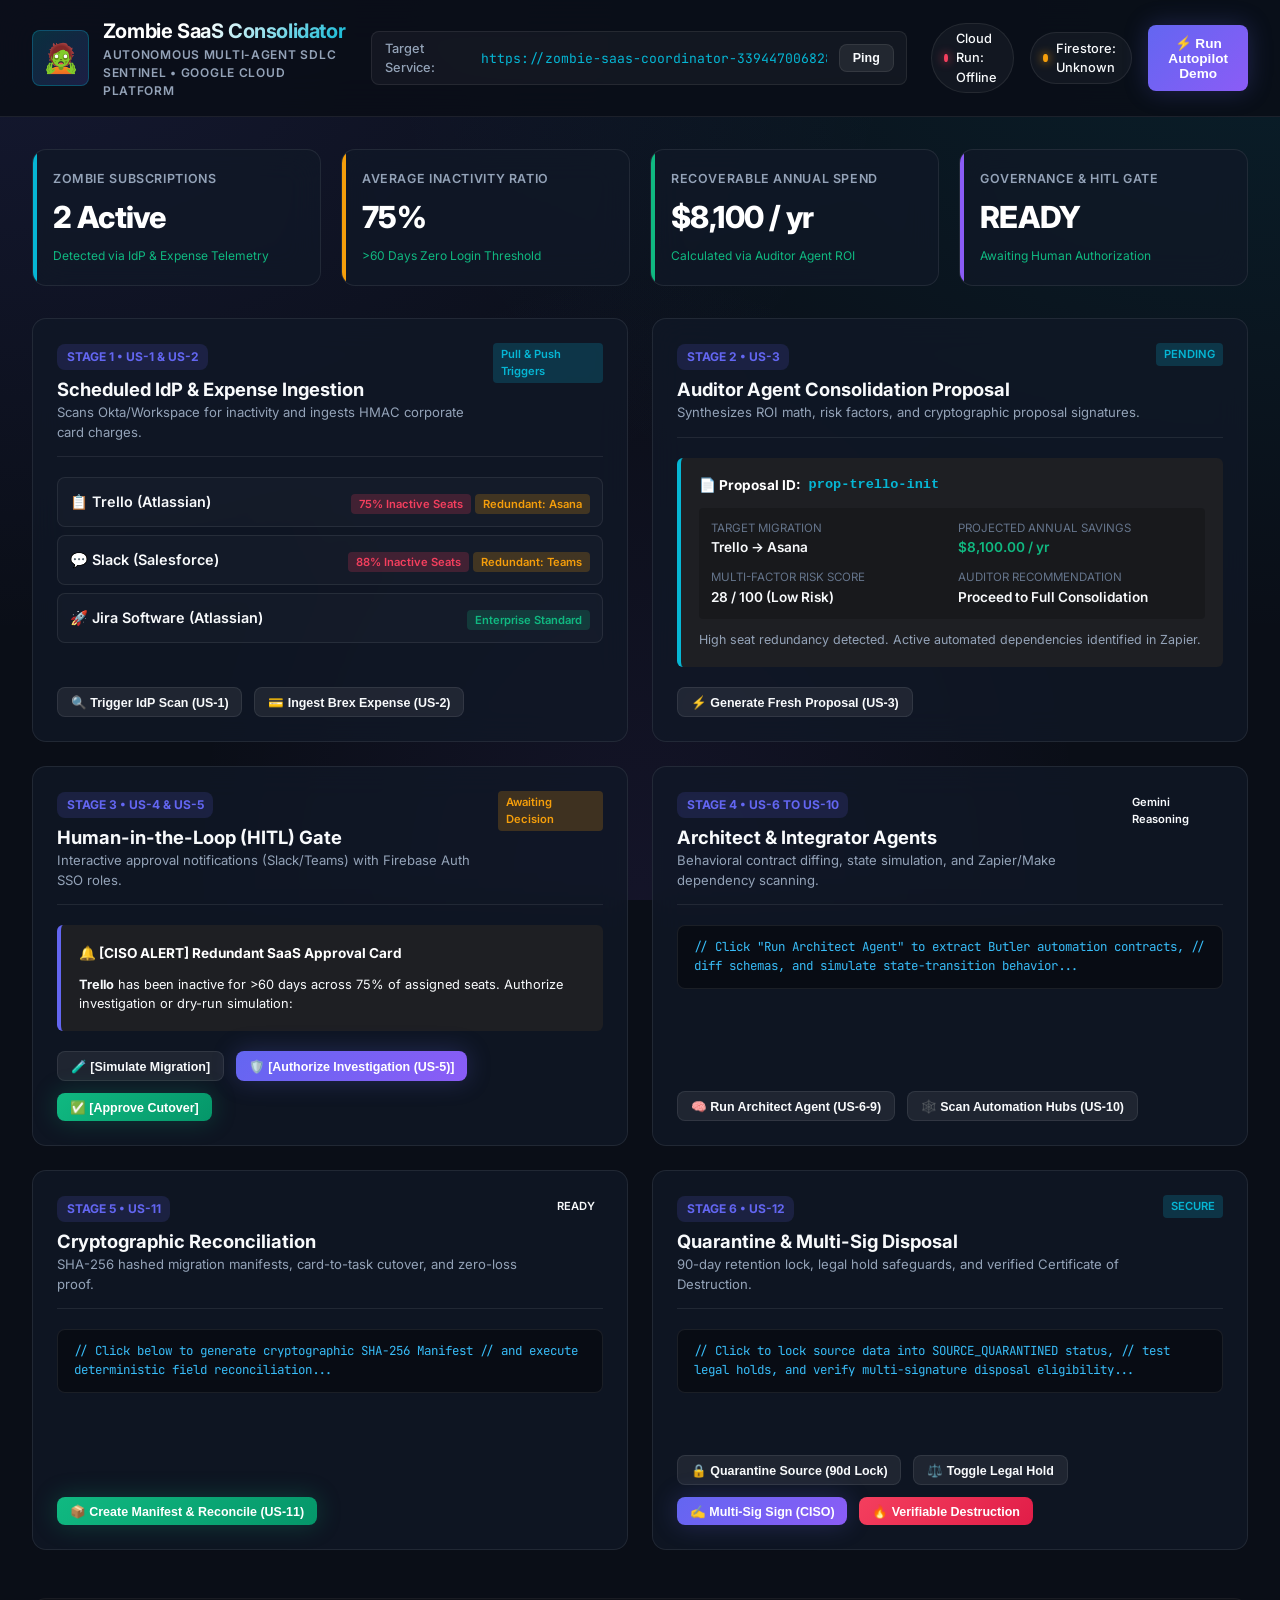
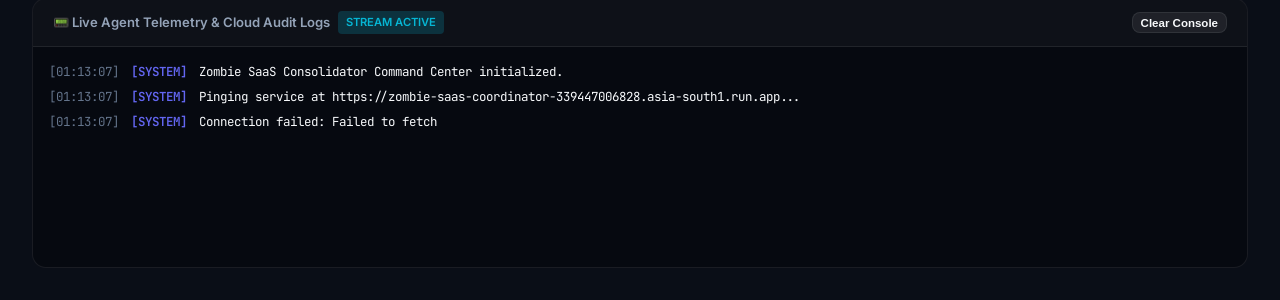
==== dashboard/index.html @ cf3f7f38 "feat: add dashboard UI, API actions, and Cloud Run deployment script for Zombie SaaS Coordinator" ====
<!DOCTYPE html>
<html lang="en">
<head>
  <meta charset="UTF-8">
  <meta name="viewport" content="width=device-width, initial-scale=1.0">
  <title>Zombie SaaS Consolidator — CISO & IT Ops Command Center</title>
  <link rel="stylesheet" href="/static/styles.css">
  <!-- Fallback local css link if opened as file:// -->
  <link rel="stylesheet" href="styles.css">
  <link rel="icon" href="data:image/svg+xml,<svg xmlns=%22http://www.w3.org/2000/svg%22 viewBox=%220 0 100 100%22><text y=%22.9em%22 font-size=%2290%22>🧟</text></svg>">
</head>
<body>

  <!-- App Header -->
  <header class="app-header">
    <div class="brand">
      <div class="brand-icon">🧟</div>
      <div>
        <h1>Zombie SaaS Consolidator</h1>
        <div class="subtitle">Autonomous Multi-Agent SDLC Sentinel • Google Cloud Platform</div>
      </div>
    </div>

    <!-- Live API Base URL Configurator -->
    <div class="endpoint-selector-bar">
      <label for="api-base-url-input">Target Service:</label>
      <input type="text" id="api-base-url-input" value="https://zombie-saas-coordinator-339447006828.asia-south1.run.app" placeholder="https://..." />
      <button id="btn-refresh-connection" class="btn btn-secondary btn-sm" title="Test Connection">Ping</button>
    </div>

    <div class="header-status-group">
      <div class="status-badge" id="cloud-run-badge">
        <span class="status-dot" id="cloud-run-dot"></span>
        <span id="cloud-run-label">Cloud Run: Checking...</span>
      </div>

      <div class="status-badge" id="firestore-badge">
        <span class="status-dot yellow" id="firestore-dot"></span>
        <span id="firestore-label">Firestore: Checking...</span>
      </div>

      <button id="btn-run-autopilot" class="btn btn-primary">
        <span>⚡ Run Autopilot Demo</span>
      </button>
    </div>
  </header>

  <!-- Main Container -->
  <main class="dashboard-container">

    <!-- Executive Metrics Grid -->
    <section class="metrics-grid">
      <div class="glass-panel metric-card cyan">
        <div class="metric-title">Zombie Subscriptions</div>
        <div class="metric-value" id="metric-zombie-count">2 Active</div>
        <div class="metric-sub">Detected via IdP & Expense Telemetry</div>
      </div>

      <div class="glass-panel metric-card amber">
        <div class="metric-title">Average Inactivity Ratio</div>
        <div class="metric-value" id="metric-inactive-ratio">75%</div>
        <div class="metric-sub">>60 Days Zero Login Threshold</div>
      </div>

      <div class="glass-panel metric-card emerald">
        <div class="metric-title">Recoverable Annual Spend</div>
        <div class="metric-value" id="metric-annual-savings">$8,100 / yr</div>
        <div class="metric-sub">Calculated via Auditor Agent ROI</div>
      </div>

      <div class="glass-panel metric-card purple">
        <div class="metric-title">Governance & HITL Gate</div>
        <div class="metric-value" id="metric-hitl-status">READY</div>
        <div class="metric-sub" id="metric-hitl-sub">Awaiting Human Authorization</div>
      </div>
    </section>

    <!-- 6-Stage Vertical Slices Grid -->
    <div class="stages-grid">

      <!-- STAGE 1: Detection & Ingestion -->
      <section class="glass-panel stage-card" id="stage-1-card">
        <div class="stage-header">
          <div>
            <span class="stage-number">Stage 1 • US-1 & US-2</span>
            <h2 class="stage-title">Scheduled IdP & Expense Ingestion</h2>
            <div class="stage-desc">Scans Okta/Workspace for inactivity and ingests HMAC corporate card charges.</div>
          </div>
          <span class="tag tag-cyan">Pull & Push Triggers</span>
        </div>

        <div class="stage-body">
          <div id="stage-1-telemetry-list" style="display: flex; flex-direction: column; gap: 0.5rem;">
            <div class="telemetry-item">
              <div class="app-badge">📋 Trello (Atlassian)</div>
              <div><span class="tag tag-red">75% Inactive Seats</span> <span class="tag tag-amber">Redundant: Asana</span></div>
            </div>
            <div class="telemetry-item">
              <div class="app-badge">💬 Slack (Salesforce)</div>
              <div><span class="tag tag-red">88% Inactive Seats</span> <span class="tag tag-amber">Redundant: Teams</span></div>
            </div>
            <div class="telemetry-item">
              <div class="app-badge">🚀 Jira Software (Atlassian)</div>
              <div><span class="tag tag-green">Enterprise Standard</span></div>
            </div>
          </div>

          <div id="stage-1-expense-result" class="code-box" style="display: none;"></div>
        </div>

        <div class="stage-actions">
          <button id="btn-trigger-idp-scan" class="btn btn-secondary btn-sm">
            <span>🔍 Trigger IdP Scan (US-1)</span>
          </button>
          <button id="btn-trigger-expense-webhook" class="btn btn-secondary btn-sm">
            <span>💳 Ingest Brex Expense (US-2)</span>
          </button>
        </div>
      </section>

      <!-- STAGE 2: Proposal Generation -->
      <section class="glass-panel stage-card" id="stage-2-card">
        <div class="stage-header">
          <div>
            <span class="stage-number">Stage 2 • US-3</span>
            <h2 class="stage-title">Auditor Agent Consolidation Proposal</h2>
            <div class="stage-desc">Synthesizes ROI math, risk factors, and cryptographic proposal signatures.</div>
          </div>
          <span class="tag tag-cyan" id="proposal-status-tag">PENDING</span>
        </div>

        <div class="stage-body">
          <div id="proposal-view-box" class="slack-card-preview">
            <div class="slack-header">
              <span>📄 Proposal ID:</span> <span id="prop-id-label" style="font-family: monospace; color: var(--accent-cyan);">prop-trello-init</span>
            </div>
            <div class="slack-fields-grid">
              <div>
                <div class="slack-field-label">Target Migration</div>
                <div class="slack-field-val">Trello → Asana</div>
              </div>
              <div>
                <div class="slack-field-label">Projected Annual Savings</div>
                <div class="slack-field-val" style="color: var(--accent-emerald);" id="prop-savings-val">$8,100.00 / yr</div>
              </div>
              <div>
                <div class="slack-field-label">Multi-Factor Risk Score</div>
                <div class="slack-field-val" id="prop-risk-val">28 / 100 (Low Risk)</div>
              </div>
              <div>
                <div class="slack-field-label">Auditor Recommendation</div>
                <div class="slack-field-val" id="prop-rec-val">Proceed to Full Consolidation</div>
              </div>
            </div>
            <div style="font-size: 0.78rem; color: var(--text-muted);" id="prop-summary-val">
              High seat redundancy detected. Active automated dependencies identified in Zapier.
            </div>
          </div>
        </div>

        <div class="stage-actions">
          <button id="btn-create-fresh-proposal" class="btn btn-secondary btn-sm">
            <span>⚡ Generate Fresh Proposal (US-3)</span>
          </button>
        </div>
      </section>

      <!-- STAGE 3: Interactive HITL Gate -->
      <section class="glass-panel stage-card" id="stage-3-card">
        <div class="stage-header">
          <div>
            <span class="stage-number">Stage 3 • US-4 & US-5</span>
            <h2 class="stage-title">Human-in-the-Loop (HITL) Gate</h2>
            <div class="stage-desc">Interactive approval notifications (Slack/Teams) with Firebase Auth SSO roles.</div>
          </div>
          <span class="tag tag-amber" id="hitl-badge-label">Awaiting Decision</span>
        </div>

        <div class="stage-body">
          <div class="slack-card-preview" style="border-left-color: var(--accent-indigo);">
            <div class="slack-header">
              <span>🔔 [CISO ALERT] Redundant SaaS Approval Card</span>
            </div>
            <div style="font-size: 0.8rem; color: var(--text-main);">
              <strong>Trello</strong> has been inactive for >60 days across 75% of assigned seats. Authorize investigation or dry-run simulation:
            </div>
            <div id="hitl-feedback-msg" class="code-box" style="display: none;"></div>
          </div>
        </div>

        <div class="stage-actions">
          <button id="btn-hitl-simulate" class="btn btn-secondary btn-sm">
            <span>🧪 [Simulate Migration]</span>
          </button>
          <button id="btn-hitl-authorize-investigate" class="btn btn-primary btn-sm">
            <span>🛡️ [Authorize Investigation (US-5)]</span>
          </button>
          <button id="btn-hitl-grant-migration" class="btn btn-success btn-sm">
            <span>✅ [Approve Cutover]</span>
          </button>
        </div>
      </section>

      <!-- STAGE 4: Semantic Reasoning & Integrations -->
      <section class="glass-panel stage-card" id="stage-4-card">
        <div class="stage-header">
          <div>
            <span class="stage-number">Stage 4 • US-6 to US-10</span>
            <h2 class="stage-title">Architect & Integrator Agents</h2>
            <div class="stage-desc">Behavioral contract diffing, state simulation, and Zapier/Make dependency scanning.</div>
          </div>
          <span class="tag tag-purple">Gemini Reasoning</span>
        </div>

        <div class="stage-body">
          <div id="architect-results-box" class="code-box">
            // Click "Run Architect Agent" to extract Butler automation contracts,
            // diff schemas, and simulate state-transition behavior...
          </div>
        </div>

        <div class="stage-actions">
          <button id="btn-run-architect" class="btn btn-secondary btn-sm">
            <span>🧠 Run Architect Agent (US-6-9)</span>
          </button>
          <button id="btn-run-integrator" class="btn btn-secondary btn-sm">
            <span>🕸️ Scan Automation Hubs (US-10)</span>
          </button>
        </div>
      </section>

      <!-- STAGE 5: Cryptographic Cutover & Reconciliation -->
      <section class="glass-panel stage-card" id="stage-5-card">
        <div class="stage-header">
          <div>
            <span class="stage-number">Stage 5 • US-11</span>
            <h2 class="stage-title">Cryptographic Reconciliation</h2>
            <div class="stage-desc">SHA-256 hashed migration manifests, card-to-task cutover, and zero-loss proof.</div>
          </div>
          <span class="tag tag-emerald" id="reconciliation-tag">READY</span>
        </div>

        <div class="stage-body">
          <div id="reconciliation-results-box" class="code-box">
            // Click below to generate cryptographic SHA-256 Manifest
            // and execute deterministic field reconciliation...
          </div>
        </div>

        <div class="stage-actions">
          <button id="btn-create-manifest" class="btn btn-success btn-sm">
            <span>📦 Create Manifest & Reconcile (US-11)</span>
          </button>
        </div>
      </section>

      <!-- STAGE 6: Fail-Safe Quarantine & Disposal -->
      <section class="glass-panel stage-card" id="stage-6-card">
        <div class="stage-header">
          <div>
            <span class="stage-number">Stage 6 • US-12</span>
            <h2 class="stage-title">Quarantine & Multi-Sig Disposal</h2>
            <div class="stage-desc">90-day retention lock, legal hold safeguards, and verified Certificate of Destruction.</div>
          </div>
          <span class="tag tag-cyan" id="quarantine-status-tag">SECURE</span>
        </div>

        <div class="stage-body">
          <div id="quarantine-results-box" class="code-box">
            // Click to lock source data into SOURCE_QUARANTINED status,
            // test legal holds, and verify multi-signature disposal eligibility...
          </div>
        </div>

        <div class="stage-actions">
          <button id="btn-quarantine-source" class="btn btn-secondary btn-sm">
            <span>🔒 Quarantine Source (90d Lock)</span>
          </button>
          <button id="btn-toggle-legal-hold" class="btn btn-secondary btn-sm">
            <span>⚖️ Toggle Legal Hold</span>
          </button>
          <button id="btn-multisig-sign" class="btn btn-primary btn-sm">
            <span>✍️ Multi-Sig Sign (CISO)</span>
          </button>
          <button id="btn-execute-disposal" class="btn btn-danger btn-sm">
            <span>🔥 Verifiable Destruction</span>
          </button>
        </div>
      </section>

    </div>

    <!-- Live Terminal / Audit Console -->
    <section class="audit-console-container">
      <div class="console-header">
        <div class="console-title">
          <span>📟 Live Agent Telemetry & Cloud Audit Logs</span>
          <span class="tag tag-cyan" id="console-stream-status">STREAM ACTIVE</span>
        </div>
        <button id="btn-clear-logs" class="btn btn-secondary btn-sm" style="padding: 0.2rem 0.5rem; font-size: 0.72rem;">Clear Console</button>
      </div>
      <div class="console-logs" id="console-logs-container">
        <!-- Logs dynamically injected here -->
      </div>
    </section>

  </main>

  <script src="/static/app.js"></script>
  <!-- Fallback local script link if opened as file:// -->
  <script src="app.js"></script>
</body>
</html>
---- dashboard/styles.css ----
/* Zombie SaaS Consolidator - Command Center CSS */
@import url('https://fonts.googleapis.com/css2?family=Inter:wght@300;400;500;600;700;800&family=JetBrains+Mono:wght@400;500;600&display=swap');

:root {
  --bg-primary: #0a0e17;
  --bg-secondary: #111827;
  --bg-card: rgba(17, 24, 39, 0.75);
  --bg-card-hover: rgba(30, 41, 59, 0.85);
  --border-subtle: rgba(255, 255, 255, 0.08);
  --border-accent: rgba(99, 102, 241, 0.3);
  
  --text-main: #f8fafc;
  --text-muted: #94a3b8;
  --text-dim: #64748b;

  --accent-cyan: #06b6d4;
  --accent-blue: #3b82f6;
  --accent-indigo: #6366f1;
  --accent-purple: #8b5cf6;
  --accent-emerald: #10b981;
  --accent-amber: #f59e0b;
  --accent-rose: #f43f5e;

  --shadow-glow-cyan: 0 0 25px rgba(6, 182, 212, 0.25);
  --shadow-glow-indigo: 0 0 25px rgba(99, 102, 241, 0.25);
  --shadow-glow-emerald: 0 0 25px rgba(16, 185, 129, 0.25);

  --radius-sm: 8px;
  --radius-md: 14px;
  --radius-lg: 20px;
}

* {
  margin: 0;
  padding: 0;
  box-sizing: border-box;
}

body {
  font-family: 'Inter', -apple-system, BlinkMacSystemFont, sans-serif;
  background-color: var(--bg-primary);
  color: var(--text-main);
  min-height: 100vh;
  line-height: 1.5;
  background-image: 
    radial-gradient(at 0% 0%, rgba(99, 102, 241, 0.12) 0px, transparent 50%),
    radial-gradient(at 100% 0%, rgba(6, 182, 212, 0.1) 0px, transparent 50%),
    radial-gradient(at 50% 100%, rgba(139, 92, 246, 0.08) 0px, transparent 50%);
  background-attachment: fixed;
  overflow-x: hidden;
}

/* Glassmorphism card utility */
.glass-panel {
  background: var(--bg-card);
  backdrop-filter: blur(16px);
  -webkit-backdrop-filter: blur(16px);
  border: 1px solid var(--border-subtle);
  border-radius: var(--radius-md);
  transition: all 0.25s cubic-bezier(0.4, 0, 0.2, 1);
}

.glass-panel:hover {
  border-color: var(--border-accent);
}

/* Top App Bar */
.app-header {
  position: sticky;
  top: 0;
  z-index: 100;
  background: rgba(10, 14, 23, 0.85);
  backdrop-filter: blur(20px);
  border-bottom: 1px solid var(--border-subtle);
  padding: 1rem 2rem;
  display: flex;
  align-items: center;
  justify-content: space-between;
  gap: 1.5rem;
}

.brand {
  display: flex;
  align-items: center;
  gap: 0.85rem;
}

.brand-icon {
  font-size: 1.8rem;
  background: linear-gradient(135deg, rgba(6, 182, 212, 0.2), rgba(99, 102, 241, 0.2));
  padding: 0.35rem 0.6rem;
  border-radius: var(--radius-sm);
  border: 1px solid rgba(6, 182, 212, 0.3);
}

.brand h1 {
  font-size: 1.25rem;
  font-weight: 700;
  letter-spacing: -0.02em;
  background: linear-gradient(135deg, #ffffff 40%, var(--accent-cyan));
  -webkit-background-clip: text;
  -webkit-text-fill-color: transparent;
}

.brand .subtitle {
  font-size: 0.75rem;
  color: var(--text-muted);
  text-transform: uppercase;
  letter-spacing: 0.06em;
  font-weight: 600;
}

/* Environment & Connection bar */
.endpoint-selector-bar {
  display: flex;
  align-items: center;
  gap: 0.75rem;
  background: rgba(255, 255, 255, 0.04);
  padding: 0.4rem 0.8rem;
  border-radius: var(--radius-sm);
  border: 1px solid var(--border-subtle);
}

.endpoint-selector-bar label {
  font-size: 0.8rem;
  color: var(--text-muted);
  font-weight: 500;
}

.endpoint-selector-bar input {
  background: transparent;
  border: none;
  outline: none;
  color: var(--accent-cyan);
  font-family: 'JetBrains Mono', monospace;
  font-size: 0.82rem;
  width: 380px;
}

.header-status-group {
  display: flex;
  align-items: center;
  gap: 1rem;
}

.status-badge {
  display: flex;
  align-items: center;
  gap: 0.5rem;
  font-size: 0.8rem;
  font-weight: 500;
  padding: 0.35rem 0.75rem;
  border-radius: 9999px;
  background: rgba(255, 255, 255, 0.04);
  border: 1px solid var(--border-subtle);
}

.status-dot {
  width: 8px;
  height: 8px;
  border-radius: 50%;
  background-color: var(--accent-emerald);
  box-shadow: 0 0 10px var(--accent-emerald);
  animation: pulse-dot 2s infinite ease-in-out;
}

.status-dot.yellow {
  background-color: var(--accent-amber);
  box-shadow: 0 0 10px var(--accent-amber);
}

.status-dot.red {
  background-color: var(--accent-rose);
  box-shadow: 0 0 10px var(--accent-rose);
}

@keyframes pulse-dot {
  0%, 100% { opacity: 1; transform: scale(1); }
  50% { opacity: 0.5; transform: scale(0.85); }
}

/* Action Buttons */
.btn {
  display: inline-flex;
  align-items: center;
  justify-content: center;
  gap: 0.5rem;
  padding: 0.6rem 1.25rem;
  font-size: 0.85rem;
  font-weight: 600;
  border-radius: var(--radius-sm);
  border: none;
  cursor: pointer;
  transition: all 0.2s cubic-bezier(0.4, 0, 0.2, 1);
  text-decoration: none;
}

.btn-primary {
  background: linear-gradient(135deg, var(--accent-indigo), var(--accent-purple));
  color: #ffffff;
  box-shadow: var(--shadow-glow-indigo);
}

.btn-primary:hover {
  transform: translateY(-2px);
  filter: brightness(1.15);
  box-shadow: 0 0 30px rgba(99, 102, 241, 0.45);
}

.btn-secondary {
  background: rgba(255, 255, 255, 0.07);
  color: var(--text-main);
  border: 1px solid var(--border-subtle);
}

.btn-secondary:hover {
  background: rgba(255, 255, 255, 0.12);
  border-color: var(--border-accent);
}

.btn-success {
  background: linear-gradient(135deg, var(--accent-emerald), #059669);
  color: #ffffff;
  box-shadow: var(--shadow-glow-emerald);
}

.btn-success:hover {
  filter: brightness(1.15);
  transform: translateY(-1px);
}

.btn-danger {
  background: linear-gradient(135deg, var(--accent-rose), #e11d48);
  color: #ffffff;
}

.btn-sm {
  padding: 0.4rem 0.8rem;
  font-size: 0.78rem;
}

/* Container */
.dashboard-container {
  max-width: 1560px;
  margin: 0 auto;
  padding: 2rem;
  display: flex;
  flex-direction: column;
  gap: 2rem;
}

/* Metrics Row */
.metrics-grid {
  display: grid;
  grid-template-columns: repeat(auto-fit, minmax(230px, 1fr));
  gap: 1.25rem;
}

.metric-card {
  padding: 1.25rem;
  display: flex;
  flex-direction: column;
  gap: 0.4rem;
  position: relative;
  overflow: hidden;
}

.metric-card::before {
  content: '';
  position: absolute;
  top: 0;
  left: 0;
  width: 4px;
  height: 100%;
  background: var(--accent-indigo);
}

.metric-card.emerald::before { background: var(--accent-emerald); }
.metric-card.cyan::before { background: var(--accent-cyan); }
.metric-card.amber::before { background: var(--accent-amber); }
.metric-card.purple::before { background: var(--accent-purple); }

.metric-title {
  font-size: 0.78rem;
  color: var(--text-muted);
  text-transform: uppercase;
  font-weight: 600;
  letter-spacing: 0.05em;
}

.metric-value {
  font-size: 1.9rem;
  font-weight: 800;
  letter-spacing: -0.02em;
  color: #ffffff;
}

.metric-sub {
  font-size: 0.75rem;
  color: var(--accent-emerald);
  display: flex;
  align-items: center;
  gap: 0.35rem;
}

/* Stage Sections Grid */
.stages-grid {
  display: grid;
  grid-template-columns: repeat(auto-fit, minmax(460px, 1fr));
  gap: 1.5rem;
}

.stage-card {
  padding: 1.5rem;
  display: flex;
  flex-direction: column;
  gap: 1.25rem;
  min-height: 380px;
}

.stage-header {
  display: flex;
  justify-content: space-between;
  align-items: flex-start;
  border-bottom: 1px solid var(--border-subtle);
  padding-bottom: 0.85rem;
}

.stage-number {
  font-size: 0.75rem;
  font-weight: 700;
  padding: 0.25rem 0.6rem;
  border-radius: var(--radius-sm);
  background: rgba(99, 102, 241, 0.15);
  color: var(--accent-indigo);
  text-transform: uppercase;
  display: inline-block;
  margin-bottom: 0.35rem;
}

.stage-title {
  font-size: 1.15rem;
  font-weight: 700;
  color: var(--text-main);
}

.stage-desc {
  font-size: 0.82rem;
  color: var(--text-muted);
}

.stage-body {
  display: flex;
  flex-direction: column;
  gap: 1rem;
  flex-grow: 1;
}

.stage-actions {
  display: flex;
  gap: 0.75rem;
  flex-wrap: wrap;
}

/* Telemetry list items */
.telemetry-item {
  display: flex;
  justify-content: space-between;
  align-items: center;
  padding: 0.75rem;
  border-radius: var(--radius-sm);
  background: rgba(255, 255, 255, 0.025);
  border: 1px solid var(--border-subtle);
}

.app-badge {
  font-weight: 600;
  font-size: 0.9rem;
  display: flex;
  align-items: center;
  gap: 0.5rem;
}

.tag {
  font-size: 0.7rem;
  padding: 0.2rem 0.5rem;
  border-radius: 4px;
  font-weight: 600;
}

.tag-red { background: rgba(244, 63, 94, 0.2); color: var(--accent-rose); }
.tag-green { background: rgba(16, 185, 129, 0.2); color: var(--accent-emerald); }
.tag-amber { background: rgba(245, 158, 11, 0.2); color: var(--accent-amber); }
.tag-cyan { background: rgba(6, 182, 212, 0.2); color: var(--accent-cyan); }

/* Slack Card Preview */
.slack-card-preview {
  background: #1e1f23;
  border-left: 4px solid var(--accent-cyan);
  padding: 1.1rem;
  border-radius: 6px;
  font-size: 0.85rem;
  display: flex;
  flex-direction: column;
  gap: 0.75rem;
}

.slack-header {
  font-weight: 700;
  color: #ffffff;
  display: flex;
  align-items: center;
  gap: 0.5rem;
}

.slack-fields-grid {
  display: grid;
  grid-template-columns: 1fr 1fr;
  gap: 0.75rem;
  background: rgba(0, 0, 0, 0.2);
  padding: 0.75rem;
  border-radius: 4px;
}

.slack-field-label {
  font-size: 0.72rem;
  color: var(--text-dim);
  text-transform: uppercase;
}

.slack-field-val {
  font-weight: 600;
  color: var(--text-main);
  font-size: 0.85rem;
}

/* Code Snippet Box */
.code-box {
  background: #080c14;
  border: 1px solid var(--border-subtle);
  border-radius: var(--radius-sm);
  padding: 0.75rem 1rem;
  font-family: 'JetBrains Mono', monospace;
  font-size: 0.78rem;
  color: #38bdf8;
  overflow-x: auto;
  max-height: 180px;
}

/* Console Drawer */
.audit-console-container {
  margin-top: 1rem;
  background: #060910;
  border: 1px solid var(--border-subtle);
  border-radius: var(--radius-md);
  overflow: hidden;
}

.console-header {
  padding: 0.75rem 1.25rem;
  background: rgba(255, 255, 255, 0.03);
  border-bottom: 1px solid var(--border-subtle);
  display: flex;
  justify-content: space-between;
  align-items: center;
}

.console-title {
  font-size: 0.82rem;
  font-weight: 600;
  color: var(--text-muted);
  display: flex;
  align-items: center;
  gap: 0.5rem;
}

.console-logs {
  height: 220px;
  overflow-y: auto;
  padding: 1rem;
  font-family: 'JetBrains Mono', monospace;
  font-size: 0.78rem;
  display: flex;
  flex-direction: column;
  gap: 0.4rem;
}

.log-entry {
  display: flex;
  gap: 0.75rem;
  color: var(--text-muted);
}

.log-ts {
  color: var(--text-dim);
  user-select: none;
}

.log-agent {
  font-weight: 600;
  color: var(--accent-indigo);
}

.log-agent.auditor { color: var(--accent-cyan); }
.log-agent.architect { color: var(--accent-purple); }
.log-agent.integrator { color: var(--accent-amber); }
.log-agent.success { color: var(--accent-emerald); }

.log-msg {
  color: var(--text-main);
  word-break: break-all;
}

/* Responsive adjustments */
@media (max-width: 900px) {
  .app-header {
    flex-direction: column;
    align-items: flex-start;
  }
  .endpoint-selector-bar input {
    width: 240px;
  }
  .stages-grid {
    grid-template-columns: 1fr;
  }
}
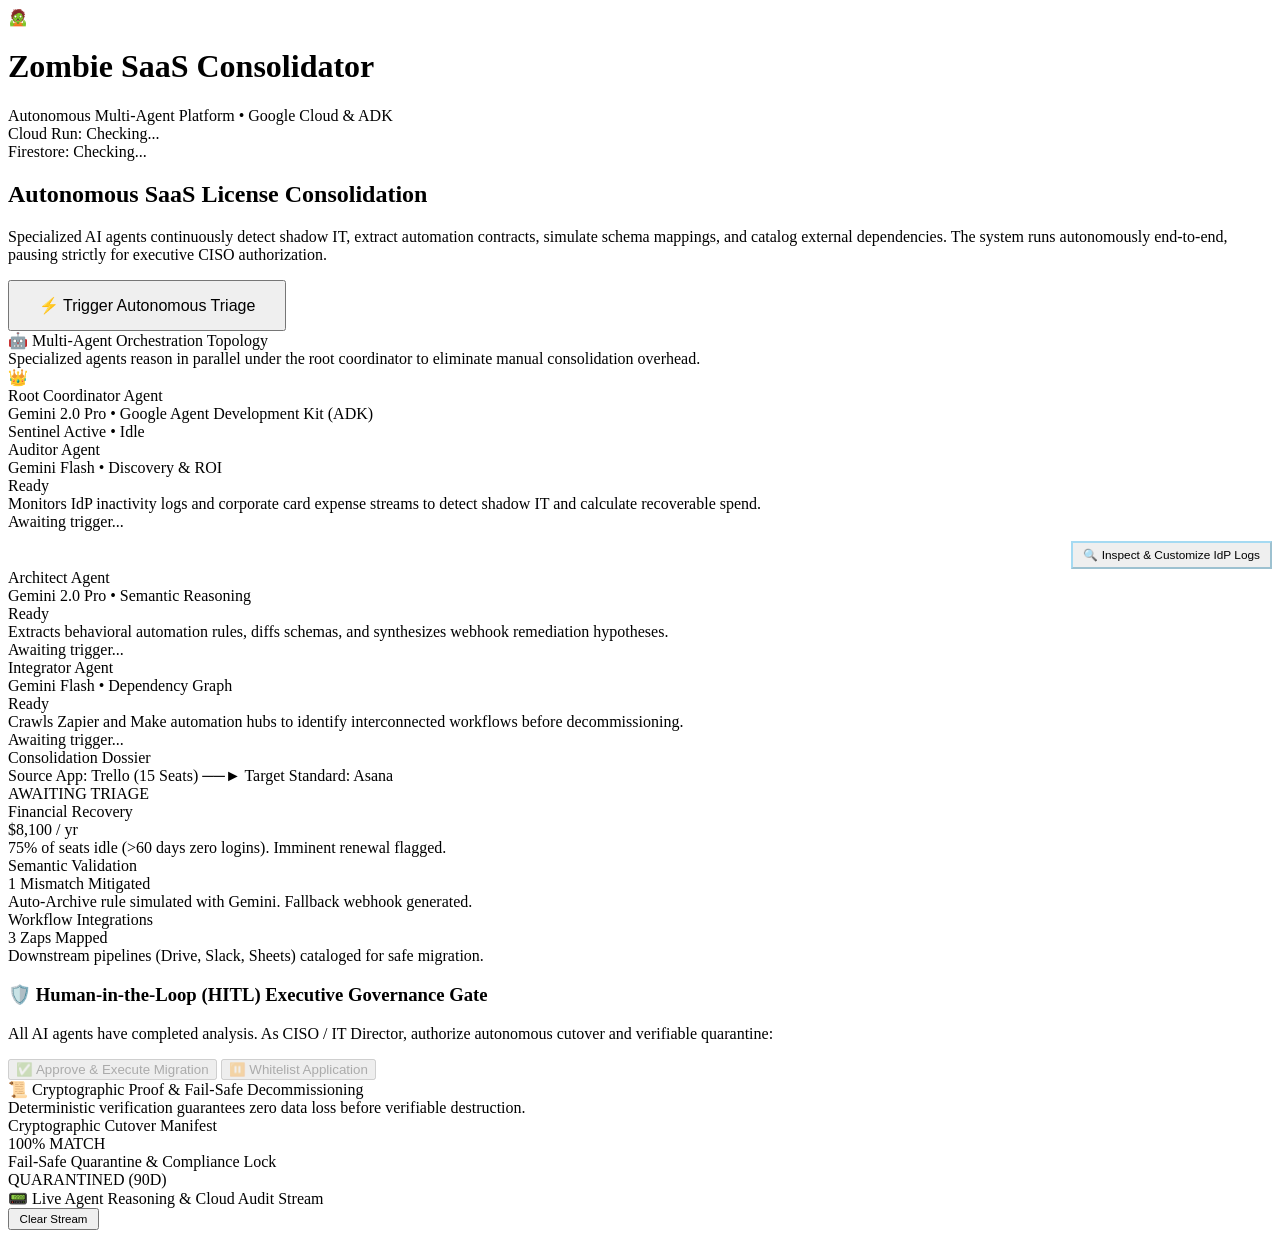
==== commit 5fd34ffd: "feat: implement autonomous multi-agent platform logic, dashboard UI, API scanner, and deployment scr" ====
--- a/dashboard/index.html
+++ b/dashboard/index.html
@@ -3,29 +3,20 @@
 <head>
   <meta charset="UTF-8">
   <meta name="viewport" content="width=device-width, initial-scale=1.0">
-  <title>Zombie SaaS Consolidator — CISO & IT Ops Command Center</title>
+  <title>Zombie SaaS Consolidator — Autonomous Multi-Agent Migration Platform</title>
   <link rel="stylesheet" href="/static/styles.css">
-  <!-- Fallback local css link if opened as file:// -->
-  <link rel="stylesheet" href="styles.css">
   <link rel="icon" href="data:image/svg+xml,<svg xmlns=%22http://www.w3.org/2000/svg%22 viewBox=%220 0 100 100%22><text y=%22.9em%22 font-size=%2290%22>🧟</text></svg>">
 </head>
 <body>
 
-  <!-- App Header -->
+  <!-- Top Navigation Bar -->
   <header class="app-header">
     <div class="brand">
       <div class="brand-icon">🧟</div>
       <div>
         <h1>Zombie SaaS Consolidator</h1>
-        <div class="subtitle">Autonomous Multi-Agent SDLC Sentinel • Google Cloud Platform</div>
-      </div>
-    </div>
-
-    <!-- Live API Base URL Configurator -->
-    <div class="endpoint-selector-bar">
-      <label for="api-base-url-input">Target Service:</label>
-      <input type="text" id="api-base-url-input" value="https://zombie-saas-coordinator-339447006828.asia-south1.run.app" placeholder="https://..." />
-      <button id="btn-refresh-connection" class="btn btn-secondary btn-sm" title="Test Connection">Ping</button>
+        <div class="subtitle">Autonomous Multi-Agent Platform • Google Cloud & ADK</div>
+      </div>
     </div>
 
     <div class="header-status-group">
@@ -39,265 +30,206 @@
         <span id="firestore-label">Firestore: Checking...</span>
       </div>
 
-      <button id="btn-run-autopilot" class="btn btn-primary">
-        <span>⚡ Run Autopilot Demo</span>
-      </button>
+      <!-- Hidden endpoint override for local testing flexibility -->
+      <input type="hidden" id="api-base-url-input" value="https://zombie-saas-coordinator-339447006828.asia-south1.run.app" />
     </div>
   </header>
 
   <!-- Main Container -->
   <main class="dashboard-container">
 
-    <!-- Executive Metrics Grid -->
-    <section class="metrics-grid">
-      <div class="glass-panel metric-card cyan">
-        <div class="metric-title">Zombie Subscriptions</div>
-        <div class="metric-value" id="metric-zombie-count">2 Active</div>
-        <div class="metric-sub">Detected via IdP & Expense Telemetry</div>
-      </div>
-
-      <div class="glass-panel metric-card amber">
-        <div class="metric-title">Average Inactivity Ratio</div>
-        <div class="metric-value" id="metric-inactive-ratio">75%</div>
-        <div class="metric-sub">>60 Days Zero Login Threshold</div>
-      </div>
-
-      <div class="glass-panel metric-card emerald">
-        <div class="metric-title">Recoverable Annual Spend</div>
-        <div class="metric-value" id="metric-annual-savings">$8,100 / yr</div>
-        <div class="metric-sub">Calculated via Auditor Agent ROI</div>
-      </div>
-
-      <div class="glass-panel metric-card purple">
-        <div class="metric-title">Governance & HITL Gate</div>
-        <div class="metric-value" id="metric-hitl-status">READY</div>
-        <div class="metric-sub" id="metric-hitl-sub">Awaiting Human Authorization</div>
-      </div>
-    </section>
-
-    <!-- 6-Stage Vertical Slices Grid -->
-    <div class="stages-grid">
-
-      <!-- STAGE 1: Detection & Ingestion -->
-      <section class="glass-panel stage-card" id="stage-1-card">
-        <div class="stage-header">
-          <div>
-            <span class="stage-number">Stage 1 • US-1 & US-2</span>
-            <h2 class="stage-title">Scheduled IdP & Expense Ingestion</h2>
-            <div class="stage-desc">Scans Okta/Workspace for inactivity and ingests HMAC corporate card charges.</div>
-          </div>
-          <span class="tag tag-cyan">Pull & Push Triggers</span>
-        </div>
-
-        <div class="stage-body">
-          <div id="stage-1-telemetry-list" style="display: flex; flex-direction: column; gap: 0.5rem;">
-            <div class="telemetry-item">
-              <div class="app-badge">📋 Trello (Atlassian)</div>
-              <div><span class="tag tag-red">75% Inactive Seats</span> <span class="tag tag-amber">Redundant: Asana</span></div>
-            </div>
-            <div class="telemetry-item">
-              <div class="app-badge">💬 Slack (Salesforce)</div>
-              <div><span class="tag tag-red">88% Inactive Seats</span> <span class="tag tag-amber">Redundant: Teams</span></div>
-            </div>
-            <div class="telemetry-item">
-              <div class="app-badge">🚀 Jira Software (Atlassian)</div>
-              <div><span class="tag tag-green">Enterprise Standard</span></div>
-            </div>
-          </div>
-
-          <div id="stage-1-expense-result" class="code-box" style="display: none;"></div>
-        </div>
-
-        <div class="stage-actions">
-          <button id="btn-trigger-idp-scan" class="btn btn-secondary btn-sm">
-            <span>🔍 Trigger IdP Scan (US-1)</span>
+    <!-- Hero: Autonomous Platform Sentinel -->
+    <section class="hero-banner">
+      <div class="hero-content">
+        <h2>Autonomous SaaS License Consolidation</h2>
+        <p>
+          Specialized AI agents continuously detect shadow IT, extract automation contracts, simulate schema mappings, 
+          and catalog external dependencies. The system runs autonomously end-to-end, pausing strictly for executive CISO authorization.
+        </p>
+      </div>
+
+      <div>
+        <button id="btn-trigger-orchestration" class="btn btn-primary" style="font-size: 1rem; padding: 0.9rem 1.8rem;">
+          <span id="btn-orchestration-icon">⚡</span>
+          <span id="btn-orchestration-text">Trigger Autonomous Triage</span>
+        </button>
+      </div>
+    </section>
+
+    <!-- Multi-Agent Collaboration Network -->
+    <section>
+      <div class="section-title">
+        <span>🤖</span>
+        <span>Multi-Agent Orchestration Topology</span>
+      </div>
+      <div class="section-desc">
+        Specialized agents reason in parallel under the root coordinator to eliminate manual consolidation overhead.
+      </div>
+
+      <div class="orchestration-graph">
+        <!-- Root Supervisor Node -->
+        <div class="root-coordinator-node">
+          <div class="root-info">
+            <div class="agent-icon-badge">👑</div>
+            <div>
+              <div class="agent-name">Root Coordinator Agent</div>
+              <div class="agent-role">Gemini 2.0 Pro • Google Agent Development Kit (ADK)</div>
+            </div>
+          </div>
+          <div class="agent-status-tag" id="root-status-badge">Sentinel Active • Idle</div>
+        </div>
+
+        <!-- 3 Delegated Sub-Agents -->
+        <div class="sub-agents-grid">
+
+          <!-- Auditor Agent -->
+          <div class="glass-panel agent-card auditor">
+            <div class="agent-header">
+              <div>
+                <div class="agent-name">Auditor Agent</div>
+                <div class="agent-role" style="color: var(--accent-cyan);">Gemini Flash • Discovery & ROI</div>
+              </div>
+              <span class="agent-status-tag" id="auditor-status-tag">Ready</span>
+            </div>
+            <div class="agent-task">
+              Monitors IdP inactivity logs and corporate card expense streams to detect shadow IT and calculate recoverable spend.
+            </div>
+            <div class="agent-findings" id="auditor-findings-box">
+              Awaiting trigger...
+            </div>
+            <div style="margin-top: 10px; display: flex; justify-content: flex-end;">
+              <button class="btn btn-secondary" id="btn-open-idp-modal" style="font-size: 0.74rem; padding: 5px 10px; border-color: rgba(56, 189, 248, 0.4); color: var(--accent-cyan); display: flex; align-items: center; gap: 4px;">
+                <span>🔍 Inspect & Customize IdP Logs</span>
+              </button>
+            </div>
+          </div>
+
+          <!-- Architect Agent -->
+          <div class="glass-panel agent-card architect">
+            <div class="agent-header">
+              <div>
+                <div class="agent-name">Architect Agent</div>
+                <div class="agent-role" style="color: var(--accent-purple);">Gemini 2.0 Pro • Semantic Reasoning</div>
+              </div>
+              <span class="agent-status-tag" id="architect-status-tag">Ready</span>
+            </div>
+            <div class="agent-task">
+              Extracts behavioral automation rules, diffs schemas, and synthesizes webhook remediation hypotheses.
+            </div>
+            <div class="agent-findings" id="architect-findings-box">
+              Awaiting trigger...
+            </div>
+          </div>
+
+          <!-- Integrator Agent -->
+          <div class="glass-panel agent-card integrator">
+            <div class="agent-header">
+              <div>
+                <div class="agent-name">Integrator Agent</div>
+                <div class="agent-role" style="color: var(--accent-amber);">Gemini Flash • Dependency Graph</div>
+              </div>
+              <span class="agent-status-tag" id="integrator-status-tag">Ready</span>
+            </div>
+            <div class="agent-task">
+              Crawls Zapier and Make automation hubs to identify interconnected workflows before decommissioning.
+            </div>
+            <div class="agent-findings" id="integrator-findings-box">
+              Awaiting trigger...
+            </div>
+          </div>
+
+        </div>
+      </div>
+    </section>
+
+    <!-- Active Consolidation Dossier & CISO Governance Gate -->
+    <section class="glass-panel dossier-card" id="dossier-card">
+      <div class="dossier-header">
+        <div>
+          <div class="dossier-title">Consolidation Dossier</div>
+          <div class="dossier-route" id="dossier-route-label">Source App: Trello (15 Seats) ──► Target Standard: Asana</div>
+        </div>
+        <div class="agent-status-tag" id="dossier-status-badge">AWAITING TRIAGE</div>
+      </div>
+
+      <!-- 3-Pillar Intelligence Grid -->
+      <div class="dossier-pillars-grid">
+        <div class="pillar-card">
+          <div class="pillar-title">Financial Recovery</div>
+          <div class="pillar-value" style="color: var(--accent-emerald);" id="dossier-savings-val">$8,100 / yr</div>
+          <div class="pillar-desc" id="dossier-savings-sub">75% of seats idle (>60 days zero logins). Imminent renewal flagged.</div>
+        </div>
+
+        <div class="pillar-card">
+          <div class="pillar-title">Semantic Validation</div>
+          <div class="pillar-value" style="color: var(--accent-purple);" id="dossier-semantic-val">1 Mismatch Mitigated</div>
+          <div class="pillar-desc" id="dossier-semantic-sub">Auto-Archive rule simulated with Gemini. Fallback webhook generated.</div>
+        </div>
+
+        <div class="pillar-card">
+          <div class="pillar-title">Workflow Integrations</div>
+          <div class="pillar-value" style="color: var(--accent-amber);" id="dossier-integrations-val">3 Zaps Mapped</div>
+          <div class="pillar-desc" id="dossier-integrations-sub">Downstream pipelines (Drive, Slack, Sheets) cataloged for safe migration.</div>
+        </div>
+      </div>
+
+      <!-- The Single Human Governance Gate -->
+      <div class="hitl-gate-container" id="hitl-gate-box">
+        <div class="hitl-gate-text">
+          <h3>🛡️ Human-in-the-Loop (HITL) Executive Governance Gate</h3>
+          <p id="hitl-gate-subtext">
+            All AI agents have completed analysis. As CISO / IT Director, authorize autonomous cutover and verifiable quarantine:
+          </p>
+        </div>
+
+        <div class="hitl-actions">
+          <button id="btn-hitl-approve" class="btn btn-success" disabled>
+            <span>✅ Approve & Execute Migration</span>
           </button>
-          <button id="btn-trigger-expense-webhook" class="btn btn-secondary btn-sm">
-            <span>💳 Ingest Brex Expense (US-2)</span>
+          <button id="btn-hitl-defer" class="btn btn-secondary" disabled>
+            <span>⏸️ Whitelist Application</span>
           </button>
         </div>
-      </section>
-
-      <!-- STAGE 2: Proposal Generation -->
-      <section class="glass-panel stage-card" id="stage-2-card">
-        <div class="stage-header">
-          <div>
-            <span class="stage-number">Stage 2 • US-3</span>
-            <h2 class="stage-title">Auditor Agent Consolidation Proposal</h2>
-            <div class="stage-desc">Synthesizes ROI math, risk factors, and cryptographic proposal signatures.</div>
-          </div>
-          <span class="tag tag-cyan" id="proposal-status-tag">PENDING</span>
-        </div>
-
-        <div class="stage-body">
-          <div id="proposal-view-box" class="slack-card-preview">
-            <div class="slack-header">
-              <span>📄 Proposal ID:</span> <span id="prop-id-label" style="font-family: monospace; color: var(--accent-cyan);">prop-trello-init</span>
-            </div>
-            <div class="slack-fields-grid">
-              <div>
-                <div class="slack-field-label">Target Migration</div>
-                <div class="slack-field-val">Trello → Asana</div>
-              </div>
-              <div>
-                <div class="slack-field-label">Projected Annual Savings</div>
-                <div class="slack-field-val" style="color: var(--accent-emerald);" id="prop-savings-val">$8,100.00 / yr</div>
-              </div>
-              <div>
-                <div class="slack-field-label">Multi-Factor Risk Score</div>
-                <div class="slack-field-val" id="prop-risk-val">28 / 100 (Low Risk)</div>
-              </div>
-              <div>
-                <div class="slack-field-label">Auditor Recommendation</div>
-                <div class="slack-field-val" id="prop-rec-val">Proceed to Full Consolidation</div>
-              </div>
-            </div>
-            <div style="font-size: 0.78rem; color: var(--text-muted);" id="prop-summary-val">
-              High seat redundancy detected. Active automated dependencies identified in Zapier.
-            </div>
-          </div>
-        </div>
-
-        <div class="stage-actions">
-          <button id="btn-create-fresh-proposal" class="btn btn-secondary btn-sm">
-            <span>⚡ Generate Fresh Proposal (US-3)</span>
-          </button>
-        </div>
-      </section>
-
-      <!-- STAGE 3: Interactive HITL Gate -->
-      <section class="glass-panel stage-card" id="stage-3-card">
-        <div class="stage-header">
-          <div>
-            <span class="stage-number">Stage 3 • US-4 & US-5</span>
-            <h2 class="stage-title">Human-in-the-Loop (HITL) Gate</h2>
-            <div class="stage-desc">Interactive approval notifications (Slack/Teams) with Firebase Auth SSO roles.</div>
-          </div>
-          <span class="tag tag-amber" id="hitl-badge-label">Awaiting Decision</span>
-        </div>
-
-        <div class="stage-body">
-          <div class="slack-card-preview" style="border-left-color: var(--accent-indigo);">
-            <div class="slack-header">
-              <span>🔔 [CISO ALERT] Redundant SaaS Approval Card</span>
-            </div>
-            <div style="font-size: 0.8rem; color: var(--text-main);">
-              <strong>Trello</strong> has been inactive for >60 days across 75% of assigned seats. Authorize investigation or dry-run simulation:
-            </div>
-            <div id="hitl-feedback-msg" class="code-box" style="display: none;"></div>
-          </div>
-        </div>
-
-        <div class="stage-actions">
-          <button id="btn-hitl-simulate" class="btn btn-secondary btn-sm">
-            <span>🧪 [Simulate Migration]</span>
-          </button>
-          <button id="btn-hitl-authorize-investigate" class="btn btn-primary btn-sm">
-            <span>🛡️ [Authorize Investigation (US-5)]</span>
-          </button>
-          <button id="btn-hitl-grant-migration" class="btn btn-success btn-sm">
-            <span>✅ [Approve Cutover]</span>
-          </button>
-        </div>
-      </section>
-
-      <!-- STAGE 4: Semantic Reasoning & Integrations -->
-      <section class="glass-panel stage-card" id="stage-4-card">
-        <div class="stage-header">
-          <div>
-            <span class="stage-number">Stage 4 • US-6 to US-10</span>
-            <h2 class="stage-title">Architect & Integrator Agents</h2>
-            <div class="stage-desc">Behavioral contract diffing, state simulation, and Zapier/Make dependency scanning.</div>
-          </div>
-          <span class="tag tag-purple">Gemini Reasoning</span>
-        </div>
-
-        <div class="stage-body">
-          <div id="architect-results-box" class="code-box">
-            // Click "Run Architect Agent" to extract Butler automation contracts,
-            // diff schemas, and simulate state-transition behavior...
-          </div>
-        </div>
-
-        <div class="stage-actions">
-          <button id="btn-run-architect" class="btn btn-secondary btn-sm">
-            <span>🧠 Run Architect Agent (US-6-9)</span>
-          </button>
-          <button id="btn-run-integrator" class="btn btn-secondary btn-sm">
-            <span>🕸️ Scan Automation Hubs (US-10)</span>
-          </button>
-        </div>
-      </section>
-
-      <!-- STAGE 5: Cryptographic Cutover & Reconciliation -->
-      <section class="glass-panel stage-card" id="stage-5-card">
-        <div class="stage-header">
-          <div>
-            <span class="stage-number">Stage 5 • US-11</span>
-            <h2 class="stage-title">Cryptographic Reconciliation</h2>
-            <div class="stage-desc">SHA-256 hashed migration manifests, card-to-task cutover, and zero-loss proof.</div>
-          </div>
-          <span class="tag tag-emerald" id="reconciliation-tag">READY</span>
-        </div>
-
-        <div class="stage-body">
-          <div id="reconciliation-results-box" class="code-box">
-            // Click below to generate cryptographic SHA-256 Manifest
-            // and execute deterministic field reconciliation...
-          </div>
-        </div>
-
-        <div class="stage-actions">
-          <button id="btn-create-manifest" class="btn btn-success btn-sm">
-            <span>📦 Create Manifest & Reconcile (US-11)</span>
-          </button>
-        </div>
-      </section>
-
-      <!-- STAGE 6: Fail-Safe Quarantine & Disposal -->
-      <section class="glass-panel stage-card" id="stage-6-card">
-        <div class="stage-header">
-          <div>
-            <span class="stage-number">Stage 6 • US-12</span>
-            <h2 class="stage-title">Quarantine & Multi-Sig Disposal</h2>
-            <div class="stage-desc">90-day retention lock, legal hold safeguards, and verified Certificate of Destruction.</div>
-          </div>
-          <span class="tag tag-cyan" id="quarantine-status-tag">SECURE</span>
-        </div>
-
-        <div class="stage-body">
-          <div id="quarantine-results-box" class="code-box">
-            // Click to lock source data into SOURCE_QUARANTINED status,
-            // test legal holds, and verify multi-signature disposal eligibility...
-          </div>
-        </div>
-
-        <div class="stage-actions">
-          <button id="btn-quarantine-source" class="btn btn-secondary btn-sm">
-            <span>🔒 Quarantine Source (90d Lock)</span>
-          </button>
-          <button id="btn-toggle-legal-hold" class="btn btn-secondary btn-sm">
-            <span>⚖️ Toggle Legal Hold</span>
-          </button>
-          <button id="btn-multisig-sign" class="btn btn-primary btn-sm">
-            <span>✍️ Multi-Sig Sign (CISO)</span>
-          </button>
-          <button id="btn-execute-disposal" class="btn btn-danger btn-sm">
-            <span>🔥 Verifiable Destruction</span>
-          </button>
-        </div>
-      </section>
-
-    </div>
-
-    <!-- Live Terminal / Audit Console -->
+      </div>
+    </section>
+
+    <!-- Autonomous Execution & Cryptographic Proof Section -->
+    <section class="proof-section" id="proof-section">
+      <div class="section-title">
+        <span>📜</span>
+        <span>Cryptographic Proof & Fail-Safe Decommissioning</span>
+      </div>
+      <div class="section-desc">
+        Deterministic verification guarantees zero data loss before verifiable destruction.
+      </div>
+
+      <div class="proof-grid">
+        <div class="glass-panel proof-card">
+          <div class="agent-header">
+            <div class="agent-name">Cryptographic Cutover Manifest</div>
+            <span class="tag tag-green" id="manifest-tag">100% MATCH</span>
+          </div>
+          <div class="proof-code" id="proof-manifest-box"></div>
+        </div>
+
+        <div class="glass-panel proof-card">
+          <div class="agent-header">
+            <div class="agent-name">Fail-Safe Quarantine & Compliance Lock</div>
+            <span class="tag tag-cyan">QUARANTINED (90D)</span>
+          </div>
+          <div class="proof-code" id="proof-quarantine-box"></div>
+        </div>
+
+      </div>
+    </section>
+
+    <!-- Real-time Agent Thought & Event Feed -->
     <section class="audit-console-container">
       <div class="console-header">
         <div class="console-title">
-          <span>📟 Live Agent Telemetry & Cloud Audit Logs</span>
-          <span class="tag tag-cyan" id="console-stream-status">STREAM ACTIVE</span>
-        </div>
-        <button id="btn-clear-logs" class="btn btn-secondary btn-sm" style="padding: 0.2rem 0.5rem; font-size: 0.72rem;">Clear Console</button>
+          <span>📟 Live Agent Reasoning & Cloud Audit Stream</span>
+        </div>
+        <button id="btn-clear-logs" class="btn btn-secondary" style="padding: 0.2rem 0.6rem; font-size: 0.72rem;">Clear Stream</button>
       </div>
       <div class="console-logs" id="console-logs-container">
         <!-- Logs dynamically injected here -->
@@ -306,8 +238,49 @@
 
   </main>
 
-  <script src="/static/app.js"></script>
-  <!-- Fallback local script link if opened as file:// -->
-  <script src="app.js"></script>
+  <!-- IdP Telemetry Inspection & Editing Modal -->
+  <div id="idp-modal-backdrop" class="modal-backdrop" style="display: none;">
+    <div class="modal-container glass-panel">
+      <div class="modal-header">
+        <div>
+          <h3 style="margin: 0; font-size: 1.15rem; color: #fff; display: flex; align-items: center; gap: 8px;">
+            <span>🛡️ Enterprise IdP Telemetry Stream</span>
+            <span class="tag tag-cyan" style="font-size: 0.65rem;">SAML 2.0 / OIDC</span>
+          </h3>
+          <p style="margin: 4px 0 0 0; font-size: 0.8rem; color: var(--text-muted);">
+            Live Okta & Google Workspace authentication logs. Edit or add apps below to test dynamic agent reasoning.
+          </p>
+        </div>
+        <button id="btn-close-idp-modal" class="modal-close-btn">&times;</button>
+      </div>
+      
+      <div class="modal-body">
+        <div class="editor-toolbar">
+          <span style="font-size: 0.75rem; color: var(--text-muted); font-family: monospace;">Payload: idp_audit_stream.json</span>
+          <div style="display: flex; gap: 6px;">
+            <button id="btn-add-sample-app" class="btn btn-secondary btn-sm" style="font-size: 0.72rem; padding: 4px 8px;">
+              <span>+ Add App (e.g. Miro)</span>
+            </button>
+            <button id="btn-reset-idp-logs" class="btn btn-secondary btn-sm" style="font-size: 0.72rem; padding: 4px 8px;">
+              <span>Reset Baseline</span>
+            </button>
+          </div>
+        </div>
+        <textarea id="idp-json-editor" class="idp-code-editor" spellcheck="false"></textarea>
+        <div id="idp-editor-status" style="margin-top: 4px; font-size: 0.75rem; color: var(--accent-cyan);">
+          Valid JSON ready for autonomous agent ingestion.
+        </div>
+      </div>
+      
+      <div class="modal-footer">
+        <button id="btn-cancel-idp-modal" class="btn btn-secondary">Close</button>
+        <button id="btn-save-run-idp" class="btn btn-primary">
+          <span>⚡ Save & Trigger Autonomous Triage</span>
+        </button>
+      </div>
+    </div>
+  </div>
+
+  <script src="/static/app.js" onerror="this.onerror=null;this.src='app.js';"></script>
 </body>
 </html>
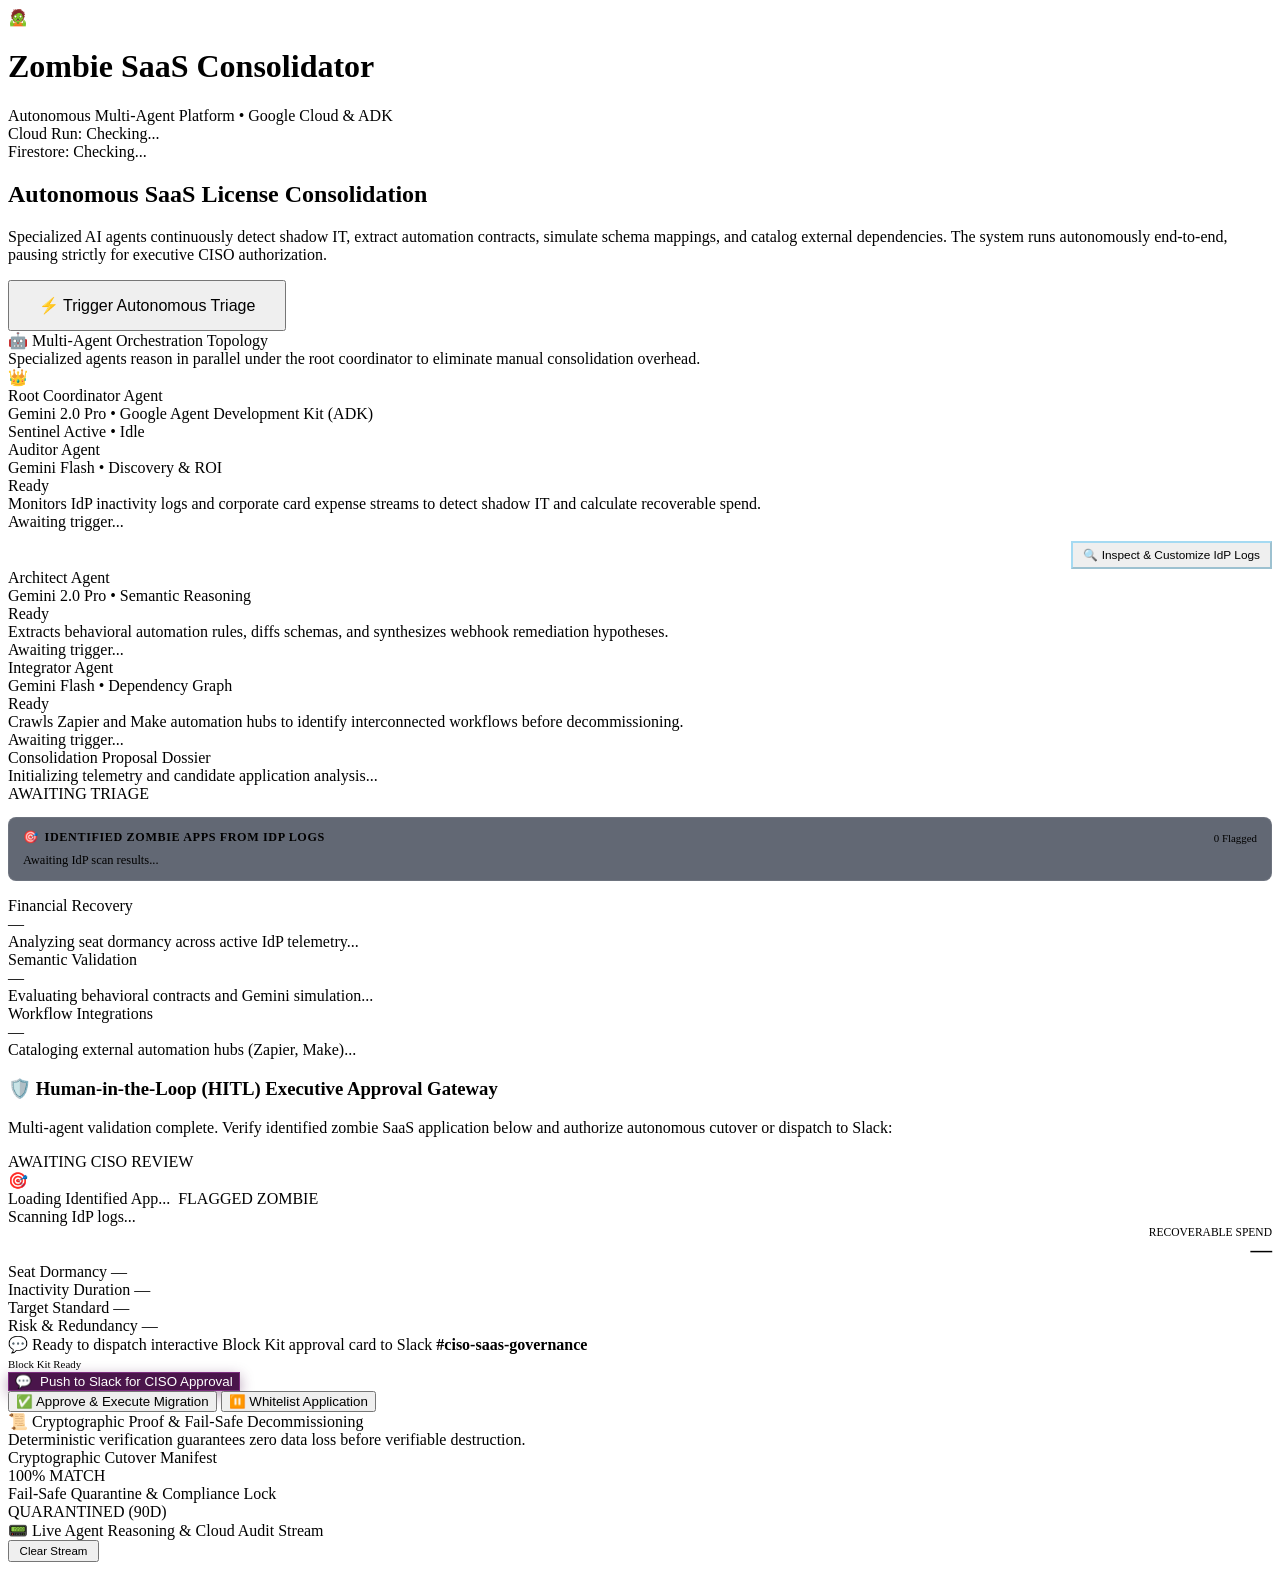
==== commit d917ae4e: "feat: add US4 notification tests and implementation files" ====
--- a/dashboard/index.html
+++ b/dashboard/index.html
@@ -30,8 +30,8 @@
         <span id="firestore-label">Firestore: Checking...</span>
       </div>
 
-      <!-- Hidden endpoint override for local testing flexibility -->
-      <input type="hidden" id="api-base-url-input" value="https://zombie-saas-coordinator-339447006828.asia-south1.run.app" />
+      <!-- Hidden endpoint override for local testing flexibility; empty defaults to window.location.origin -->
+      <input type="hidden" id="api-base-url-input" value="" />
     </div>
   </header>
 
@@ -146,47 +146,117 @@
     <section class="glass-panel dossier-card" id="dossier-card">
       <div class="dossier-header">
         <div>
-          <div class="dossier-title">Consolidation Dossier</div>
-          <div class="dossier-route" id="dossier-route-label">Source App: Trello (15 Seats) ──► Target Standard: Asana</div>
+          <div class="dossier-title">Consolidation Proposal Dossier</div>
+          <div class="dossier-route" id="dossier-route-label">
+            <span style="color: var(--text-muted);">Initializing telemetry and candidate application analysis...</span>
+          </div>
         </div>
         <div class="agent-status-tag" id="dossier-status-badge">AWAITING TRIAGE</div>
+      </div>
+
+      <!-- Dynamic Identified Apps Selector -->
+      <div id="identified-apps-section" style="margin: 14px 0 16px 0; padding: 12px 14px; background: rgba(15, 23, 42, 0.65); border: 1px solid rgba(255, 255, 255, 0.08); border-radius: 8px;">
+        <div style="display: flex; justify-content: space-between; align-items: center; margin-bottom: 8px;">
+          <div style="font-size: 0.76rem; font-weight: 600; text-transform: uppercase; letter-spacing: 0.05em; color: var(--accent-cyan); display: flex; align-items: center; gap: 6px;">
+            <span>🎯</span>
+            <span>Identified Zombie Apps from IdP Logs</span>
+          </div>
+          <span id="flagged-apps-badge" class="tag tag-rose" style="font-size: 0.68rem;">0 Flagged</span>
+        </div>
+        <div id="flagged-apps-chips" style="display: flex; gap: 8px; flex-wrap: wrap;">
+          <span style="font-size: 0.78rem; color: var(--text-muted);">Awaiting IdP scan results...</span>
+        </div>
       </div>
 
       <!-- 3-Pillar Intelligence Grid -->
       <div class="dossier-pillars-grid">
         <div class="pillar-card">
           <div class="pillar-title">Financial Recovery</div>
-          <div class="pillar-value" style="color: var(--accent-emerald);" id="dossier-savings-val">$8,100 / yr</div>
-          <div class="pillar-desc" id="dossier-savings-sub">75% of seats idle (>60 days zero logins). Imminent renewal flagged.</div>
+          <div class="pillar-value" style="color: var(--accent-emerald);" id="dossier-savings-val">&mdash;</div>
+          <div class="pillar-desc" id="dossier-savings-sub">Analyzing seat dormancy across active IdP telemetry...</div>
         </div>
 
         <div class="pillar-card">
           <div class="pillar-title">Semantic Validation</div>
-          <div class="pillar-value" style="color: var(--accent-purple);" id="dossier-semantic-val">1 Mismatch Mitigated</div>
-          <div class="pillar-desc" id="dossier-semantic-sub">Auto-Archive rule simulated with Gemini. Fallback webhook generated.</div>
+          <div class="pillar-value" style="color: var(--accent-purple);" id="dossier-semantic-val">&mdash;</div>
+          <div class="pillar-desc" id="dossier-semantic-sub">Evaluating behavioral contracts and Gemini simulation...</div>
         </div>
 
         <div class="pillar-card">
           <div class="pillar-title">Workflow Integrations</div>
-          <div class="pillar-value" style="color: var(--accent-amber);" id="dossier-integrations-val">3 Zaps Mapped</div>
-          <div class="pillar-desc" id="dossier-integrations-sub">Downstream pipelines (Drive, Slack, Sheets) cataloged for safe migration.</div>
+          <div class="pillar-value" style="color: var(--accent-amber);" id="dossier-integrations-val">&mdash;</div>
+          <div class="pillar-desc" id="dossier-integrations-sub">Cataloging external automation hubs (Zapier, Make)...</div>
         </div>
       </div>
 
       <!-- The Single Human Governance Gate -->
       <div class="hitl-gate-container" id="hitl-gate-box">
-        <div class="hitl-gate-text">
-          <h3>🛡️ Human-in-the-Loop (HITL) Executive Governance Gate</h3>
-          <p id="hitl-gate-subtext">
-            All AI agents have completed analysis. As CISO / IT Director, authorize autonomous cutover and verifiable quarantine:
-          </p>
+        <div class="hitl-gate-header">
+          <div class="hitl-gate-text">
+            <h3>🛡️ Human-in-the-Loop (HITL) Executive Approval Gateway</h3>
+            <p id="hitl-gate-subtext">
+              Multi-agent validation complete. Verify identified zombie SaaS application below and authorize autonomous cutover or dispatch to Slack:
+            </p>
+          </div>
+          <div class="agent-status-tag" id="gate-approval-badge">AWAITING CISO REVIEW</div>
+        </div>
+
+        <!-- Dynamic Identified App Spotlight Card inside Gateway -->
+        <div class="gate-identified-card" id="gate-identified-card">
+          <div class="gate-card-top">
+            <div class="gate-card-title-group">
+              <div class="gate-app-icon" id="gate-app-icon">🎯</div>
+              <div class="gate-app-name-route">
+                <div style="display: flex; align-items: center; gap: 8px;">
+                  <span class="gate-app-name" id="gate-app-name">Loading Identified App...</span>
+                  <span class="tag tag-rose" id="gate-app-meta">FLAGGED ZOMBIE</span>
+                </div>
+                <div class="gate-app-route" id="gate-app-route">Scanning IdP logs...</div>
+              </div>
+            </div>
+            <div style="text-align: right;">
+              <div style="font-size: 0.72rem; color: var(--text-muted); text-transform: uppercase;">Recoverable Spend</div>
+              <div style="font-size: 1.35rem; font-weight: 800; color: var(--accent-emerald);" id="gate-app-savings">&mdash;</div>
+            </div>
+          </div>
+
+          <div class="gate-card-metrics">
+            <div class="gate-metric-box">
+              <span class="gate-metric-label">Seat Dormancy</span>
+              <span class="gate-metric-val" id="gate-app-dormant-seats" style="color: var(--accent-rose);">&mdash;</span>
+            </div>
+            <div class="gate-metric-box">
+              <span class="gate-metric-label">Inactivity Duration</span>
+              <span class="gate-metric-val" id="gate-app-inactivity" style="color: var(--accent-amber);">&mdash;</span>
+            </div>
+            <div class="gate-metric-box">
+              <span class="gate-metric-label">Target Standard</span>
+              <span class="gate-metric-val" id="gate-app-target" style="color: var(--accent-cyan);">&mdash;</span>
+            </div>
+            <div class="gate-metric-box">
+              <span class="gate-metric-label">Risk &amp; Redundancy</span>
+              <span class="gate-metric-val" id="gate-app-risk" style="color: var(--accent-purple);">&mdash;</span>
+            </div>
+          </div>
+
+          <div class="gate-slack-banner" id="gate-slack-banner">
+            <div class="gate-slack-banner-left">
+              <span style="font-size: 1rem;">💬</span>
+              <span id="gate-slack-status-text">Ready to dispatch interactive Block Kit approval card to Slack <strong>#ciso-saas-governance</strong></span>
+            </div>
+            <span class="tag tag-purple" id="gate-slack-badge" style="font-size: 0.68rem;">Block Kit Ready</span>
+          </div>
         </div>
 
         <div class="hitl-actions">
-          <button id="btn-hitl-approve" class="btn btn-success" disabled>
-            <span>✅ Approve & Execute Migration</span>
+          <button id="btn-push-slack" class="btn" style="background: #4A154B; border: 1px solid #7c2d7e; color: #ffffff; display: flex; align-items: center; gap: 8px; box-shadow: 0 4px 14px rgba(74, 21, 75, 0.4); cursor: pointer;">
+            <span id="btn-push-slack-icon">💬</span>
+            <span id="btn-push-slack-text">Push to Slack for CISO Approval</span>
           </button>
-          <button id="btn-hitl-defer" class="btn btn-secondary" disabled>
+          <button id="btn-hitl-approve" class="btn btn-success">
+            <span id="btn-hitl-approve-text">✅ Approve &amp; Execute Migration</span>
+          </button>
+          <button id="btn-hitl-defer" class="btn btn-secondary">
             <span>⏸️ Whitelist Application</span>
           </button>
         </div>
@@ -255,16 +325,29 @@
       </div>
       
       <div class="modal-body">
-        <div class="editor-toolbar">
+        <div class="editor-toolbar" style="flex-wrap: wrap; gap: 8px;">
           <span style="font-size: 0.75rem; color: var(--text-muted); font-family: monospace;">Payload: idp_audit_stream.json</span>
-          <div style="display: flex; gap: 6px;">
+          <div style="display: flex; gap: 6px; flex-wrap: wrap;">
+            <button id="btn-load-enterprise" class="btn btn-secondary btn-sm" style="font-size: 0.72rem; padding: 4px 8px; border-color: rgba(56, 189, 248, 0.5); color: #38bdf8;">
+              <span>⚡ Load Enterprise Dataset (12 Apps • 2,670 Seats)</span>
+            </button>
+            <button id="btn-upload-file" class="btn btn-secondary btn-sm" style="font-size: 0.72rem; padding: 4px 8px;">
+              <span>📁 Upload JSON</span>
+            </button>
+            <input type="file" id="idp-file-input" accept=".json,.log,.txt" style="display: none;">
             <button id="btn-add-sample-app" class="btn btn-secondary btn-sm" style="font-size: 0.72rem; padding: 4px 8px;">
-              <span>+ Add App (e.g. Miro)</span>
+              <span>+ Add App</span>
             </button>
             <button id="btn-reset-idp-logs" class="btn btn-secondary btn-sm" style="font-size: 0.72rem; padding: 4px 8px;">
-              <span>Reset Baseline</span>
+              <span>Reset</span>
             </button>
           </div>
+        </div>
+        <div id="idp-stats-bar" style="display: flex; gap: 16px; font-size: 0.74rem; color: #bae6fd; background: rgba(56, 189, 248, 0.08); padding: 6px 12px; border-radius: 4px; border: 1px solid rgba(56, 189, 248, 0.2); font-family: monospace;">
+          <span>📦 Apps: <strong id="stat-apps-count">3</strong></span>
+          <span>👥 Monitored Seats: <strong id="stat-seats-count">430</strong></span>
+          <span>💤 Inactive Seats: <strong id="stat-inactive-count">165</strong></span>
+          <span>🧟 Zombie Risk: <strong id="stat-zombies-count" style="color: var(--accent-rose);">2 Flagged</strong></span>
         </div>
         <textarea id="idp-json-editor" class="idp-code-editor" spellcheck="false"></textarea>
         <div id="idp-editor-status" style="margin-top: 4px; font-size: 0.75rem; color: var(--accent-cyan);">
@@ -281,6 +364,60 @@
     </div>
   </div>
 
-  <script src="/static/app.js" onerror="this.onerror=null;this.src='app.js';"></script>
+  <!-- Slack Interactive Block Kit Preview Modal -->
+  <div id="slack-modal-backdrop" class="modal-backdrop" style="display: none;">
+    <div class="modal-container glass-panel" style="max-width: 680px;">
+      <div class="modal-header" style="border-bottom: 1px solid rgba(255, 255, 255, 0.1);">
+        <div>
+          <h3 style="margin: 0; font-size: 1.15rem; color: #fff; display: flex; align-items: center; gap: 8px;">
+            <span>💬 Slack CISO Governance Gateway</span>
+            <span class="tag tag-green" id="slack-modal-status-tag" style="font-size: 0.65rem;">Block Kit Formatted</span>
+          </h3>
+          <p style="margin: 4px 0 0 0; font-size: 0.8rem; color: var(--text-muted);">
+            Real-time interactive Slack message dispatched for executive CISO decision.
+          </p>
+        </div>
+        <button id="btn-close-slack-modal" class="modal-close-btn">&times;</button>
+      </div>
+
+      <div class="modal-body" style="padding: 16px;">
+        <div style="margin-bottom: 12px; background: rgba(0,0,0,0.3); padding: 10px; border-radius: 6px; border: 1px solid rgba(255,255,255,0.06);">
+          <div style="font-size: 0.72rem; color: var(--text-muted); margin-bottom: 4px;">TARGET SLACK INCOMING WEBHOOK (OPTIONAL):</div>
+          <div style="display: flex; gap: 8px;">
+            <input type="text" id="slack-webhook-input" placeholder="https://hooks.slack.com/services/..." style="flex: 1; background: #0f172a; border: 1px solid rgba(255,255,255,0.15); border-radius: 4px; padding: 6px 10px; font-size: 0.75rem; color: #fff; font-family: monospace;">
+            <button id="btn-repush-slack" class="btn btn-sm" style="background: #4A154B; color: #fff; font-size: 0.72rem; padding: 4px 10px;">Re-Send</button>
+          </div>
+        </div>
+
+        <div style="background: #1A1D21; border: 1px solid rgba(255,255,255,0.1); border-radius: 8px; padding: 14px; font-family: -apple-system, BlinkMacSystemFont, 'Segoe UI', Roboto, Helvetica, Arial, sans-serif;">
+          <div style="display: flex; align-items: center; gap: 8px; margin-bottom: 10px;">
+            <div style="width: 28px; height: 28px; border-radius: 4px; background: #E01E5A; display: flex; align-items: center; justify-content: center; font-weight: bold; color: white; font-size: 0.8rem;">ZS</div>
+            <div>
+              <div style="font-size: 0.85rem; font-weight: bold; color: #fff;">Zombie SaaS Sentinel <span style="font-size: 0.65rem; background: rgba(255,255,255,0.15); padding: 1px 4px; border-radius: 3px; font-weight: normal; color: #ddd;">APP</span></div>
+              <div style="font-size: 0.7rem; color: #868686;">Today at <span id="slack-card-timestamp">12:00 PM</span></div>
+            </div>
+          </div>
+          
+          <div id="slack-card-rendered" style="border-left: 3px solid #E01E5A; padding-left: 12px; margin-left: 4px;">
+            <!-- Rendered Slack message content -->
+          </div>
+        </div>
+
+        <div style="margin-top: 12px;">
+          <details style="font-size: 0.72rem; color: var(--text-muted);">
+            <summary style="cursor: pointer; color: var(--accent-cyan);">Inspect Raw Block Kit JSON Payload</summary>
+            <pre id="slack-raw-json" style="background: #020617; padding: 10px; border-radius: 4px; overflow-x: auto; margin-top: 6px; font-family: monospace; font-size: 0.7rem; color: #a5f3fc; max-height: 180px;"></pre>
+          </details>
+        </div>
+      </div>
+
+      <div class="modal-footer" style="display: flex; justify-content: space-between; align-items: center;">
+        <span id="slack-dispatch-receipt" style="font-size: 0.75rem; color: var(--accent-emerald);"></span>
+        <button id="btn-dismiss-slack-modal" class="btn btn-secondary">Close</button>
+      </div>
+    </div>
+  </div>
+
+  <script src="/static/app.js?v=2" onerror="this.onerror=null;this.src='app.js?v=2';"></script>
 </body>
 </html>
